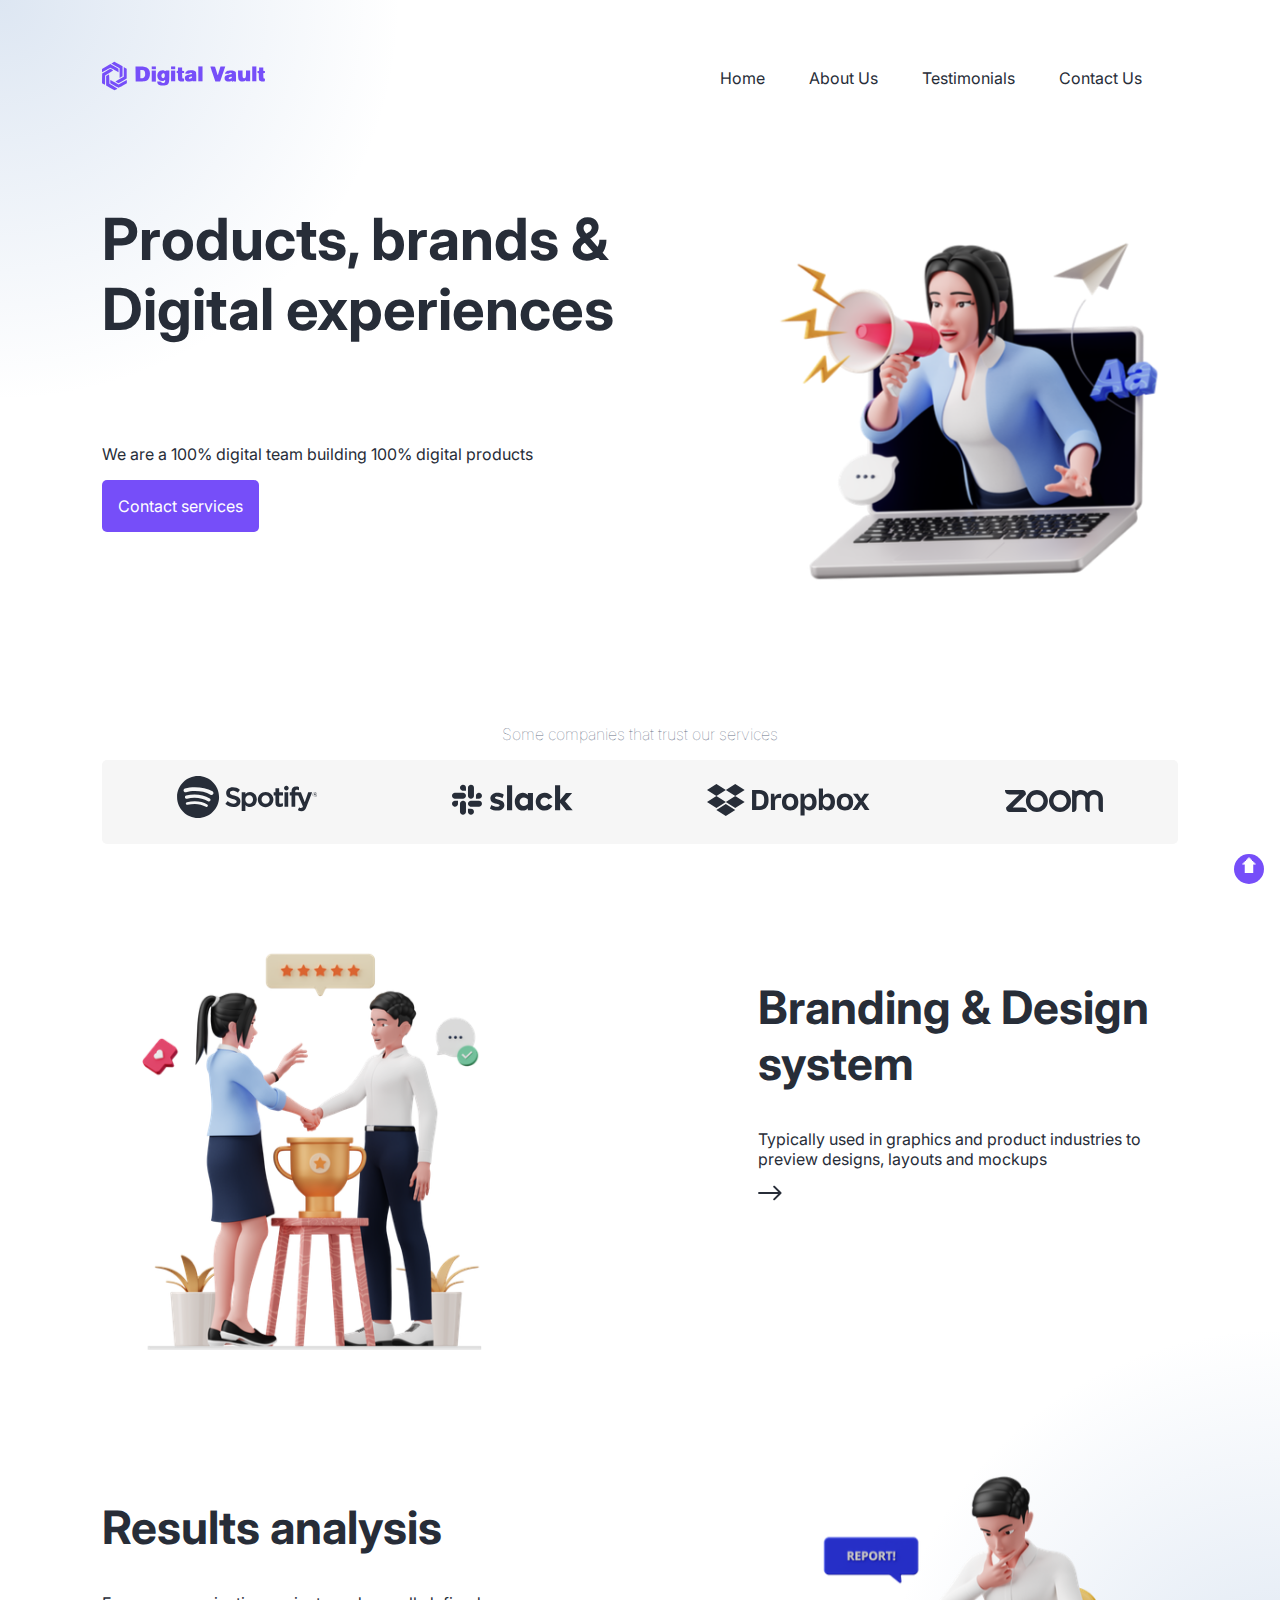
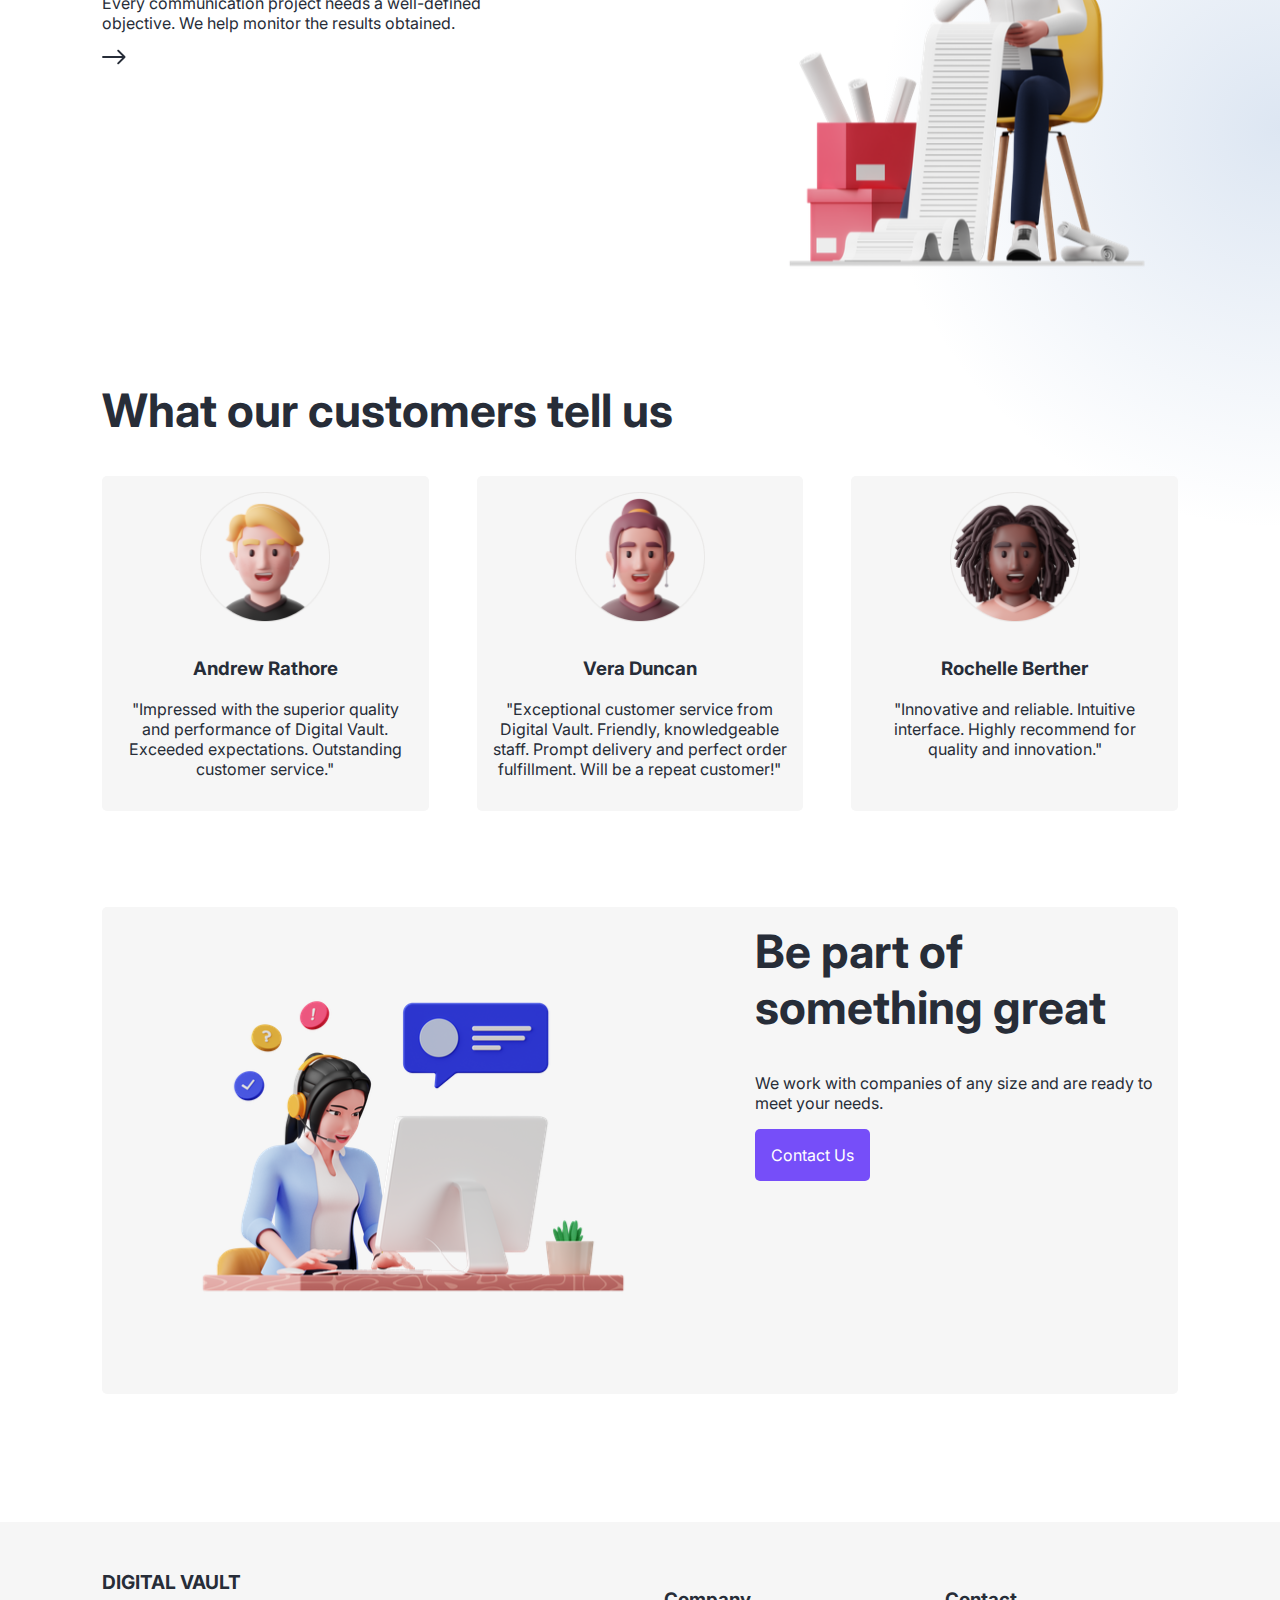
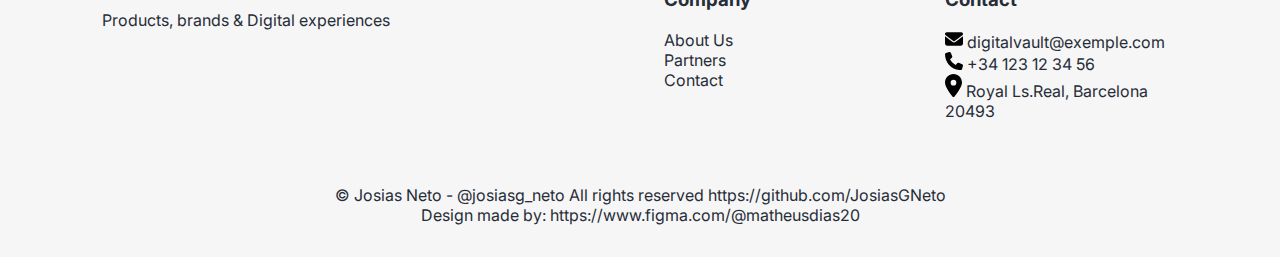
==== Website-Digital-Vault/index.html @ c0ae1660 "Digital Vault" ====
<!DOCTYPE html>
<html lang="en-us">
<head>
    <meta charset="UTF-8">
    <meta name="viewport" content="width=device-width, initial-scale=1.0">
    <link rel="shortcut icon" href="images/favicon.ico" type="image/x-icon">
    <link rel="stylesheet" href="https://cdnjs.cloudflare.com/ajax/libs/font-awesome/6.5.1/css/all.min.css" integrity="sha512-DTOQO9RWCH3ppGqcWaEA1BIZOC6xxalwEsw9c2QQeAIftl+Vegovlnee1c9QX4TctnWMn13TZye+giMm8e2LwA==" crossorigin="anonymous" referrerpolicy="no-referrer" />
    <link rel="stylesheet" href="style.css">
    
    <title>Digital Vault</title>
</head>
<body>

    <div class="back-top"><a href="index.html#home">🡅</a></div>
    
    <div class="content-wrapper-center" id="home">

        <header class="header">
            <a href="index.html"><img src="images/digital-vault-logo.svg" alt="Logotipo Ser Digital"></a>
            <nav>
                <input type="checkbox" class="menu-btn hide" id="menu-btn">
                <label for="menu-btn" class="menu-icon">
                    <span class="nav-icon"></span>
                </label>
                <ul class="header-menu">
                    <li><a href="index.html#home">Home</a></li>
                    <li><a href="index.html#about">About Us</a></li>
                    <li><a href="index.html#testimonials">Testimonials</a></li>
                    <li><a href="index.html#contact">Contact Us</a></li>
                </ul>
            </nav>
        </header>

        <!-- Hero Banner -->
        <section class="hero row">
            <div class="content sm-12 lg-7">
                <header>
                    <h1 class="hero_title">Products, brands &amp; Digital experiences</h1>
                    <p>We are a 100% digital team building 100% digital products</p>
                </header>
                <a href="contact.html" class="btn">Contact services</a>
            </div>
            <div class="image sm-12 lg-5">
                <img src="images/online-business-marketing.png" alt="" class="hero_image">
            </div>
        </section> 

        <!-- Brands -->
        <section class="brands">
            <h2>Some companies that trust our services</h2>
            <ul>
                <li><img src="images/spotify.svg" alt="Spotify Logo"></li>
                <li><img src="images/slack.svg" alt="Slack Logo"></li>
                <li><img src="images/dropbox.svg" alt="Dropbox Logo"></li>
                <li><img src="images/zoom.svg" alt="Zoom Logo"></li>
            </ul>
        </section>

        <!-- Branding Section -->
        <section class="branding row" id="about">
            <article class="sm-12 md-7-12 lg-8-12">
                <h2>Branding &amp; Design system</h2>
                <p>Typically used in graphics and product industries to preview designs, layouts and mockups</p>
                <a href="#"><span class="hide" aria-hidden="false">More</span><img src="images/Arrow.svg" alt="" aria-hidden="true"></a>
            </article>
            <div class="image sm-12 md-1-6 lg-1-5">
                <img src="images/business-deal.png" alt="">
            </div>
        </section>

        <!-- Results section -->
        <section class="results row">
            <article class="sm-12 md-6 lg-5">
                <h2>Results analysis</h2>
                <p>Every communication project needs a well-defined objective. We help monitor the results obtained.</p>
                <a href="#"><span class="hide" aria-hidden="false">More</span> <img src="images/Arrow.svg" alt="" aria-hidden="true"></a>
            </article>
            <div class="image sm-12 md-6 lg-8-12">
                <img src="images/businessman-checking-financial-report.png" alt="">
            </div>
        </section>

        <!-- Testimonials -->
        <section class="testimonials" id="testimonials">
            <h2 class="testimonials_title">What our customers tell us</h2>
            <div class="testimonials_wrapper row lg-4">
                <article class="comment sm-12 lg-4">
                    <div class="comment_card">
                        <img src="images/western-man-4975942-4159828-1-2x.png" alt="Client Andrew Rathore" class="comment_thumb">
                        <div class="comment_content">
                            <h3 class="comment_name">Andrew Rathore</h3>
                            <p>"Impressed with the superior quality and performance of Digital Vault. Exceeded expectations. Outstanding customer service."</p>
                        </div>
                    </div>
                </article>
                <article class="comment sm-12 lg-4">
                    <div class="comment_card">
                        <img src="images/western-man-4975942-4159828-2-2x.png" alt="Client Vera Duncan" class="comment_thumb">
                        <div class="comment_content">
                            <h3 class="comment_name">Vera Duncan</h3>
                            <p>"Exceptional customer service from Digital Vault. Friendly, knowledgeable staff. Prompt delivery and perfect order fulfillment. Will be a repeat customer!"</p>
                        </div>
                    </div>
                </article>
                <article class="comment sm-12 lg-4">
                    <div class="comment_card">
                        <img src="images/western-man-4975942-4159828-3-2x.png" alt="Client Rochelle Berther" class="comment_thumb">
                        <div class="comment_content">
                            <h3 class="comment_name">Rochelle Berther</h3>
                            <p>"Innovative and reliable. Intuitive interface. Highly recommend for quality and innovation."</p>
                        </div>
                    </div>
                </article>
            </div>
        </section>

        <article class="contact row" id="contact">
            <div class="contact_content sm-12 lg-8-12">
                <h2 class="contact_title">Be part of something great</h2>
                <p>We work with companies of any size and are ready to meet your needs.</p>
                <a href="" class="btn">Contact Us</a>
            </div>
            <div class="contact_image sm-12 lg-1-7">
                <img src="images/customer-support.png" alt="Woman providing customer service">
            </div>
        </article>
    </div>

    <!-- Footer -->
    <footer class="footer">
        <div class="content-wrapper-center row">
            <section class="sm-12 md-9 lg-6">
                <header>
                    <a href="index.html" class="logo">Digital Vault</a>
                    <p>Products, brands &amp; Digital experiences</p>
                </header>
                <ul class="icons">
                    <li><a href="#"><i class="fa-brands fa-square-instagram" area-hiden="true"></i><span class="hide">Instagram</span></a></li>
                    <li><a href="#"><i class="fa-brands fa-twitter" area-hiden="true"></i><span class="hide">Twitter</span></a></li>
                    <li><a href="#"><i class="fa-brands fa-linkedin" area-hiden="true"></i><span class="hide">Linkedin</span></a></li>
                    <li><a href="#"><i class="fa-brands fa-youtube" area-hiden="true"></i><span class="hide">Youtube</span></a></li>
                </ul>
            </section>
            <section class="sm-12 md-3 lg-3">
                <header>
                    <h3>Company</h3>
                </header>
                <ul>
                    <li><a href="#">About Us</a></li>
                    <li><a href="#">Partners</a></li>
                    <li><a href="#">Contact</a></li>
                </ul>
            </section>
            <section class="sm-12 lg-3">
                <header>
                    <h3>Contact</h3>
                </header>
                <ul>
                    <li><img src="images/mail.svg" width="18" alt=""> digitalvault@exemple.com</li>
                    <li><img src="images/phone.svg" width="18" alt=""> +34 123 12 34 56</li>
                    <li><img src="images/location.svg" width="17" alt=""> Royal Ls.Real, Barcelona 20493</li>
                </ul>
            </section>
            <section class="copyright sm-12">
                &copy; Josias Neto - @josiasg_neto <wbr>
                All rights reserved <wbr>
                https://github.com/JosiasGNeto <br>
                Design made by: <wbr>
                https://www.figma.com/@matheusdias20 
            </section>
        </div> 
    </footer>
</body> 
</html>
---- Website-Digital-Vault/style.css ----
@charset "UTF-8";

@import url('https://fonts.googleapis.com/css2?family=Inter:wght@300;400;700&display=swap');

:root{
    --color-dark: #272D38;
    --color-light: #FFFFFF;
    --color-gray: #F6F6F6;
    --primary-color: #764EF9;
    --secondary-color: #3F3F3F;

    --font-inter: 'Inter', sans-serif;
}

body{
    position: relative;
    font-family: var(--font-inter);
    color: var(--color-dark);
    text-align: center;
    margin: 0;

    background-image: 
    radial-gradient(circle at left top, rgb(142 173 213 / 0.3), transparent 400px),
    radial-gradient(circle at right center, rgb(142 173 213 / 0.3), transparent 400px);
}

.content-wrapper-center{
    padding: 3rem 1rem 2rem;
    max-width: 67.25rem;
    margin: auto;
}

.image{
    text-align: center;
}

.hero_title{
    margin-top: 0;
}

.header-menu{
    list-style-type: none;
    padding: 0;
    text-align: right;

    /* display: none; */
}

.header-menu li{
    padding: 0.25rem;
}

.header-menu a{
    display: block;
    padding: 1.75rem 0;
    border-radius: 5px;
    transition: background-color 200ms ease-in;
}

.header-menu a:hover,
.header-menu a:focus{
    background-color: var(--primary-color);
    color: var(--color-light);
}

a{
    color: inherit;
}

nav a{
    text-decoration: none;
}

h1{
    font-size: 2.5rem;
}

h2{
    font-size: 2rem;
}

.header{
    text-align: left;
}

.btn{
    display: inline-block;
    text-decoration: none;
    padding: 1em;
    background-color: var(--primary-color);
    border-radius: 5px;
    color: var(--color-light);
    transition: background-color 200ms ease-in;
}

.btn:hover,
.btn:focus{
    background-color: var(--secondary-color);
}

img{
    max-width: 100%;
}

.brands{
    text-align: center;
}

.brands h2{
    font-size: 1rem;
    font-weight: lighter;
    color: #667085;
}

.brands ul{
    display: flex;
    justify-content: space-around;
    gap: 1rem;
    list-style-type: none;
    background-color: var(--color-gray);
    border-radius: 5px;
    padding: 1em;
}

.hide{
    position: absolute;
    clip: rect(1px, 1px, 1px, 1px);
    padding: 0;
    border: 0;
    height: 1px;
    width: 1px;
    overflow: hidden;
}

.comment{
    background-color: var(--color-gray);
    border-radius: 5px;
    padding: 1rem;

    container: commentCard / inline-size;
}

.comment_thumb{
    width: 8.125rem;
    height: 8.125rem;
}

.contact{
    background-color: var(--color-gray);
    border-radius: 5px;
    padding: 1rem;
    margin-top: 4rem;
}

.contact_image{
    display: none;
}

.footer{
    background-color: var(--color-gray);
}

.footer ul{
    list-style-type: none;
    padding: 0;
}

.footer a{
    text-decoration: none;
}

.logo{
    text-decoration: none;
    text-transform: uppercase;
    font-weight: bold;
    font-size: 1.2rem;
}

.copyright{
    white-space: nowrap;
    text-align: center;
}

.hero,
.brands,
.branding,
.testimonials,
.contact{
    margin-top: 6rem;
    margin-bottom: 6rem;
}

.row{
    display: grid;
    grid-template-columns: repeat(12, 1fr);
    grid-auto-flow: dense;
    gap: 0.5rem;
}

.row .testimonials_wrapper{
    row-gap: 3rem;
}

.row .contact{
    padding-top: 4rem;
    padding-bottom: 4rem;
}

.contact_title{
    margin-top: 0;
}

.row > .sm-12{
    grid-column: 1 / -1;
}

.comment_card{
    display: flex;
    flex-direction: column;
    align-items: center;
    text-align: center;
    gap: 1rem;
}

.icons li{
    display: inline-block;
    font-size: 2rem;
}

.icons li:not(:first-of-type){
    margin-left: 1rem;
}

@container commentCard (min-width: 42.187em){
    .comment_card{
        flex-direction: row;
        text-align: left;
    }
}

@media screen and (min-width: 46.25em){
    body{
        text-align: left;
    }

    h1{
        font-size: 3.625rem;
    }
    
    h2{
        font-size: 2.875rem;
    }

    .header{
        align-items: center;
    }

    .menu-btn,
    .menu-icon{
        display: none;
    }

    .header-menu{
        /* display: block; */
        margin: 0;
    }

    .header-menu li{
        display: inline-block;
    }

    .header-menu a{
        padding: 1rem;
    }

    .contact_image{
        display: block;
        text-align: center;
    }

    .row{
        gap: 1rem;
    }

    .row > .md-3{
        grid-column: span 3;
    }

    .row > .md-4{
        grid-column: span 4;
    }

    .row > .md-6{
        grid-column: span 6;
    }

    .row > .md-9{
        grid-column: span 9;
    }

    .row > .md-1-6{
        grid-column: 1 / 7;
    }

    .row > .md-7-12{
        grid-column: 7 / 13;
    }

}

@media screen and (min-width: 80em){
    .hero_title{
        margin-bottom: 6.25rem;
    }

    .row{
        gap: 3rem;
    }

    .row > .lg-3{
        grid-column: span 3;
    }

    .row > .lg-4{
        grid-column: span 4;
    }

    .row > .lg-5{
        grid-column: span 5;
    }

    .row > .lg-1-5{
        grid-column: 1 / 6;
    }

    .row > .lg-6{
        grid-column: span 6;
    }

    .row > .lg-7{
        grid-column: span 7;
    }

    .row > .lg-1-7{
        grid-column: 1 / 8;
    }

    .row > .lg-8-12{
        grid-column: 8 / 13;
    }
}

/* Burguer menu */

.header{
    display: flex;
    justify-content: space-between;
}

.header-menu{
    position: absolute;
    overflow: hidden;
    background-color: white;
    left: 0;
    right: 0;
    top: 100px;
    max-height: 0;
    margin: 0;
    padding-right: 1rem;
    padding-left: 1rem;

    transition: max-height 0.3s;
}

.menu-btn:checked + .menu-icon .nav-icon{
    background-color: transparent;
}

.menu-btn:checked ~ .header-menu,
.header-menu:focus-within{
    max-height: 100vh;
}

@media screen and (min-width: 46.25em){
    .header-menu{
        position: static;
        max-height: initial;
        background-color: initial;
    }
}

.header nav{
    display: flex;
    flex-direction: column;
    align-items: flex-end;
}

.menu-icon{
    position: relative;
    cursor: pointer;
    user-select: none;
    height: 24px;
}

.nav-icon{
    position: relative;
    display: inline-block;
    background-color: #3F3F3F;
    height: 2px;
    width: 24px;
}

.nav-icon::after,
.nav-icon::before{
    content: "";
    display: inline-block;
    background-color: #3F3F3F;
    height: 2px;
    width: 24px;
    position: absolute;

    transition: transform 0.2s ease-in-out;
}

.nav-icon::after{
    transform: translateY(8px);
}

.nav-icon::before{
    transform: translateY(-8px);
}

.menu-btn:checked + .menu-icon .nav-icon::before{
    transform: rotate(-45deg);
}

.menu-btn:checked + .menu-icon .nav-icon::after{
    transform: rotate(45deg);
}

.back-top a{
    background-color: var(--primary-color);
    position: fixed;
    bottom: 0;
    right: 0;
    width: 30px;
    height: 30px;
    border-radius: 50%;
    margin: 1rem;
    text-align: center;
    text-decoration: none;
    font-size: 1.2rem;
    color: white;
    z-index: 1;
}
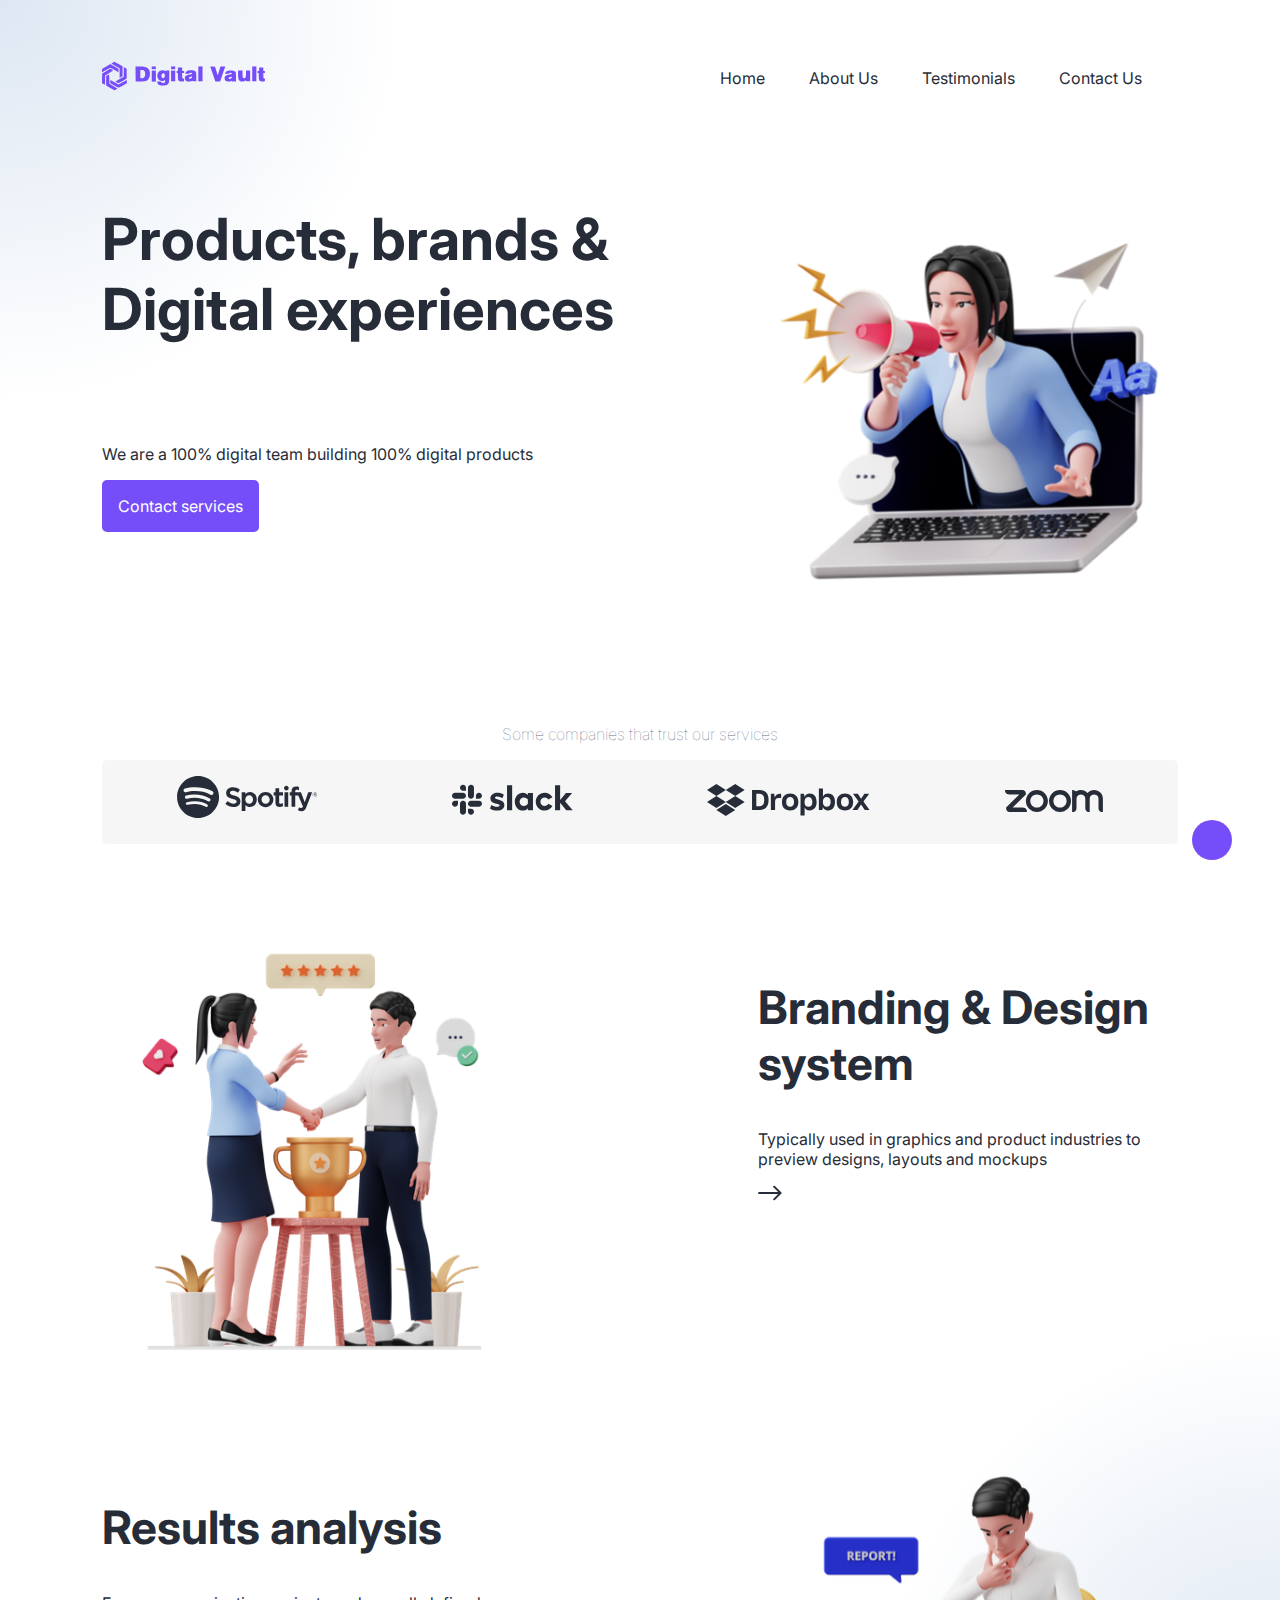
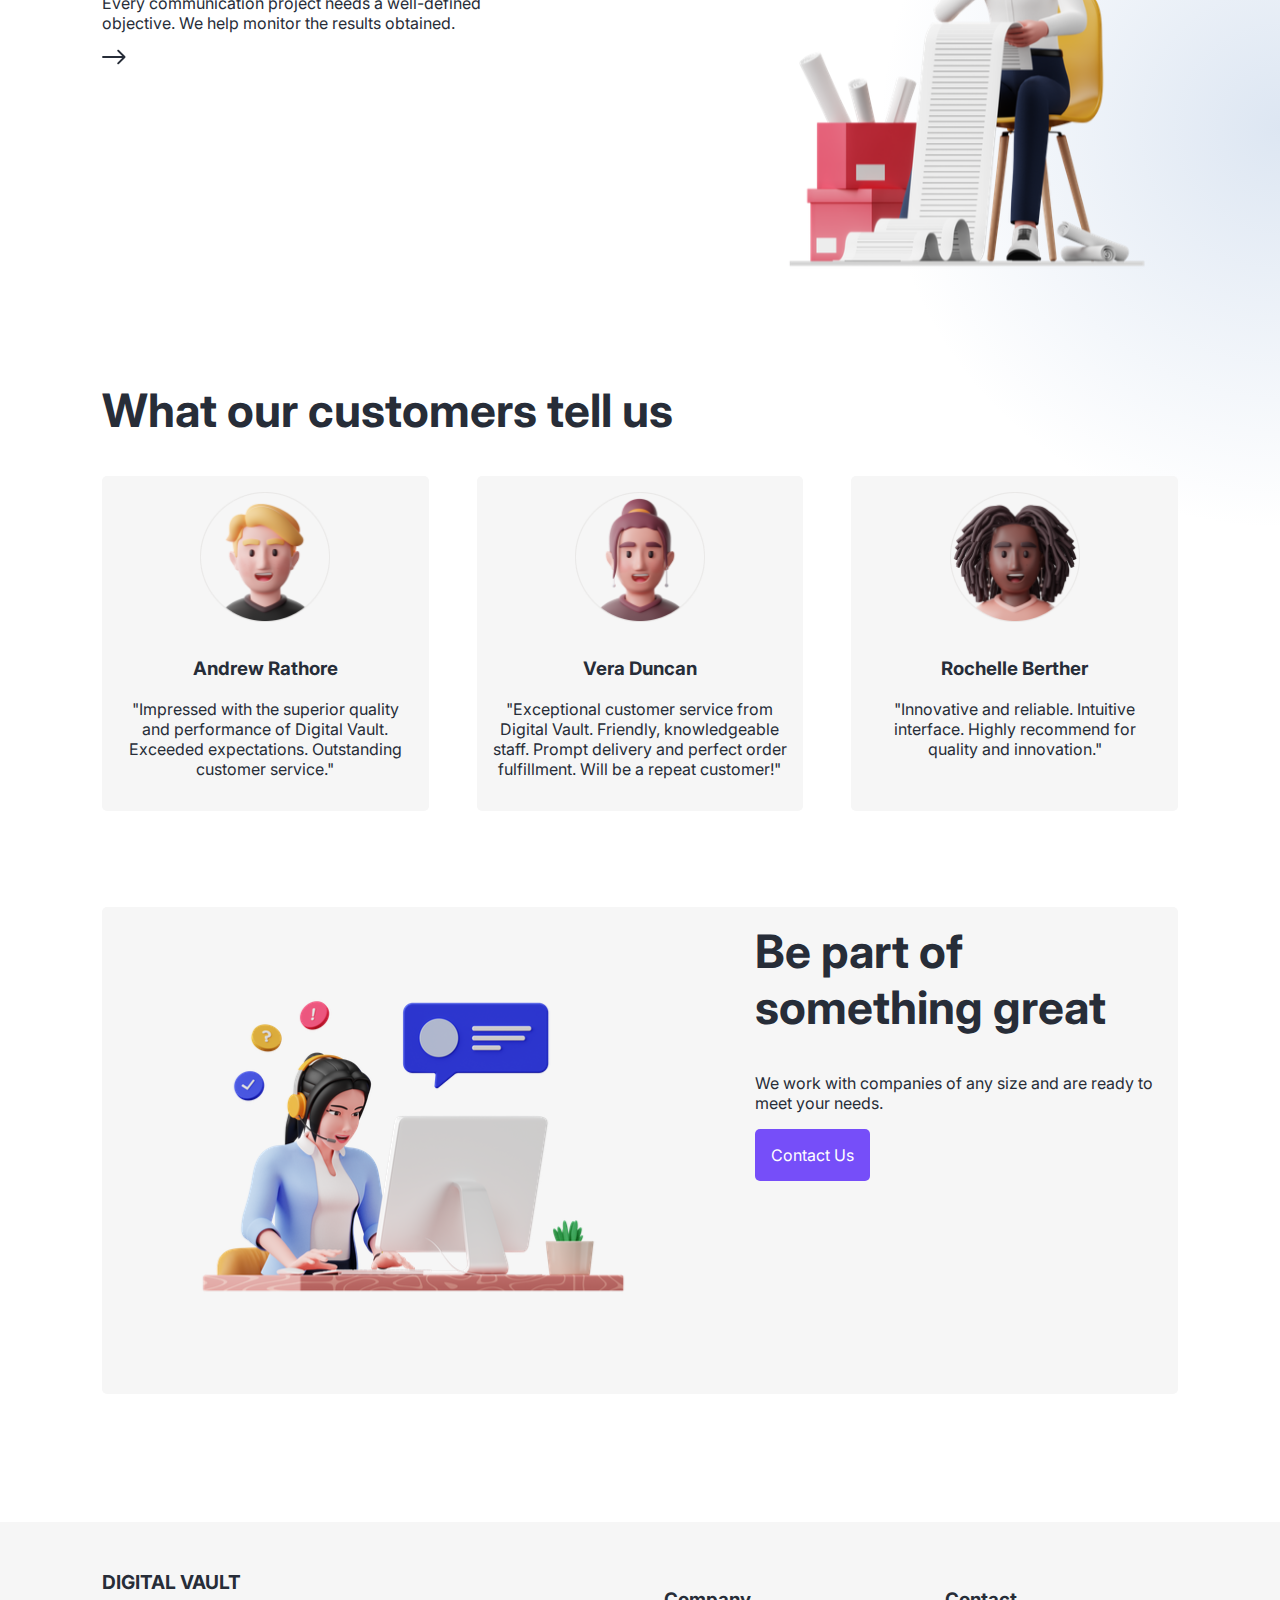
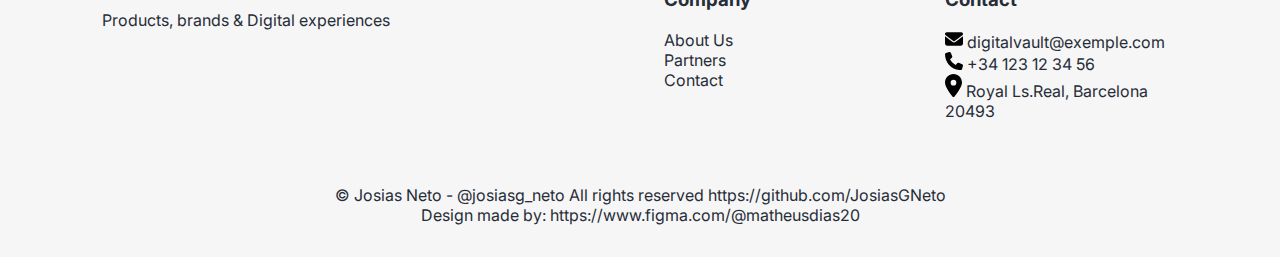
==== commit 3c259ad0: "Scroll to Top" ====
--- a/Website-Digital-Vault/index.html
+++ b/Website-Digital-Vault/index.html
@@ -11,7 +11,7 @@
 </head>
 <body>
 
-    <div class="back-top"><a href="index.html#home">🡅</a></div>
+    <a href="#" class="gotop-btn"><i class="fa-solid fa-sort-up"></i></a>
     
     <div class="content-wrapper-center" id="home">
 
--- a/Website-Digital-Vault/style.css
+++ b/Website-Digital-Vault/style.css
@@ -10,6 +10,10 @@
     --secondary-color: #3F3F3F;
 
     --font-inter: 'Inter', sans-serif;
+}
+
+html{
+    scroll-behavior: smooth;
 }
 
 body{
@@ -438,18 +442,18 @@
     transform: rotate(45deg);
 }
 
-.back-top a{
+.gotop-btn{
+    position: fixed;
+    width: 2.5rem;
+    height: 2.5rem;
+    bottom: 2.5rem;
+    right: 3rem;
     background-color: var(--primary-color);
-    position: fixed;
-    bottom: 0;
-    right: 0;
-    width: 30px;
-    height: 30px;
     border-radius: 50%;
-    margin: 1rem;
-    text-align: center;
+
     text-decoration: none;
-    font-size: 1.2rem;
-    color: white;
-    z-index: 1;
+    text-align: center;
+    line-height: 3.2rem;
+    color: var(--color-light);
+    font-size: 1.5rem;
 }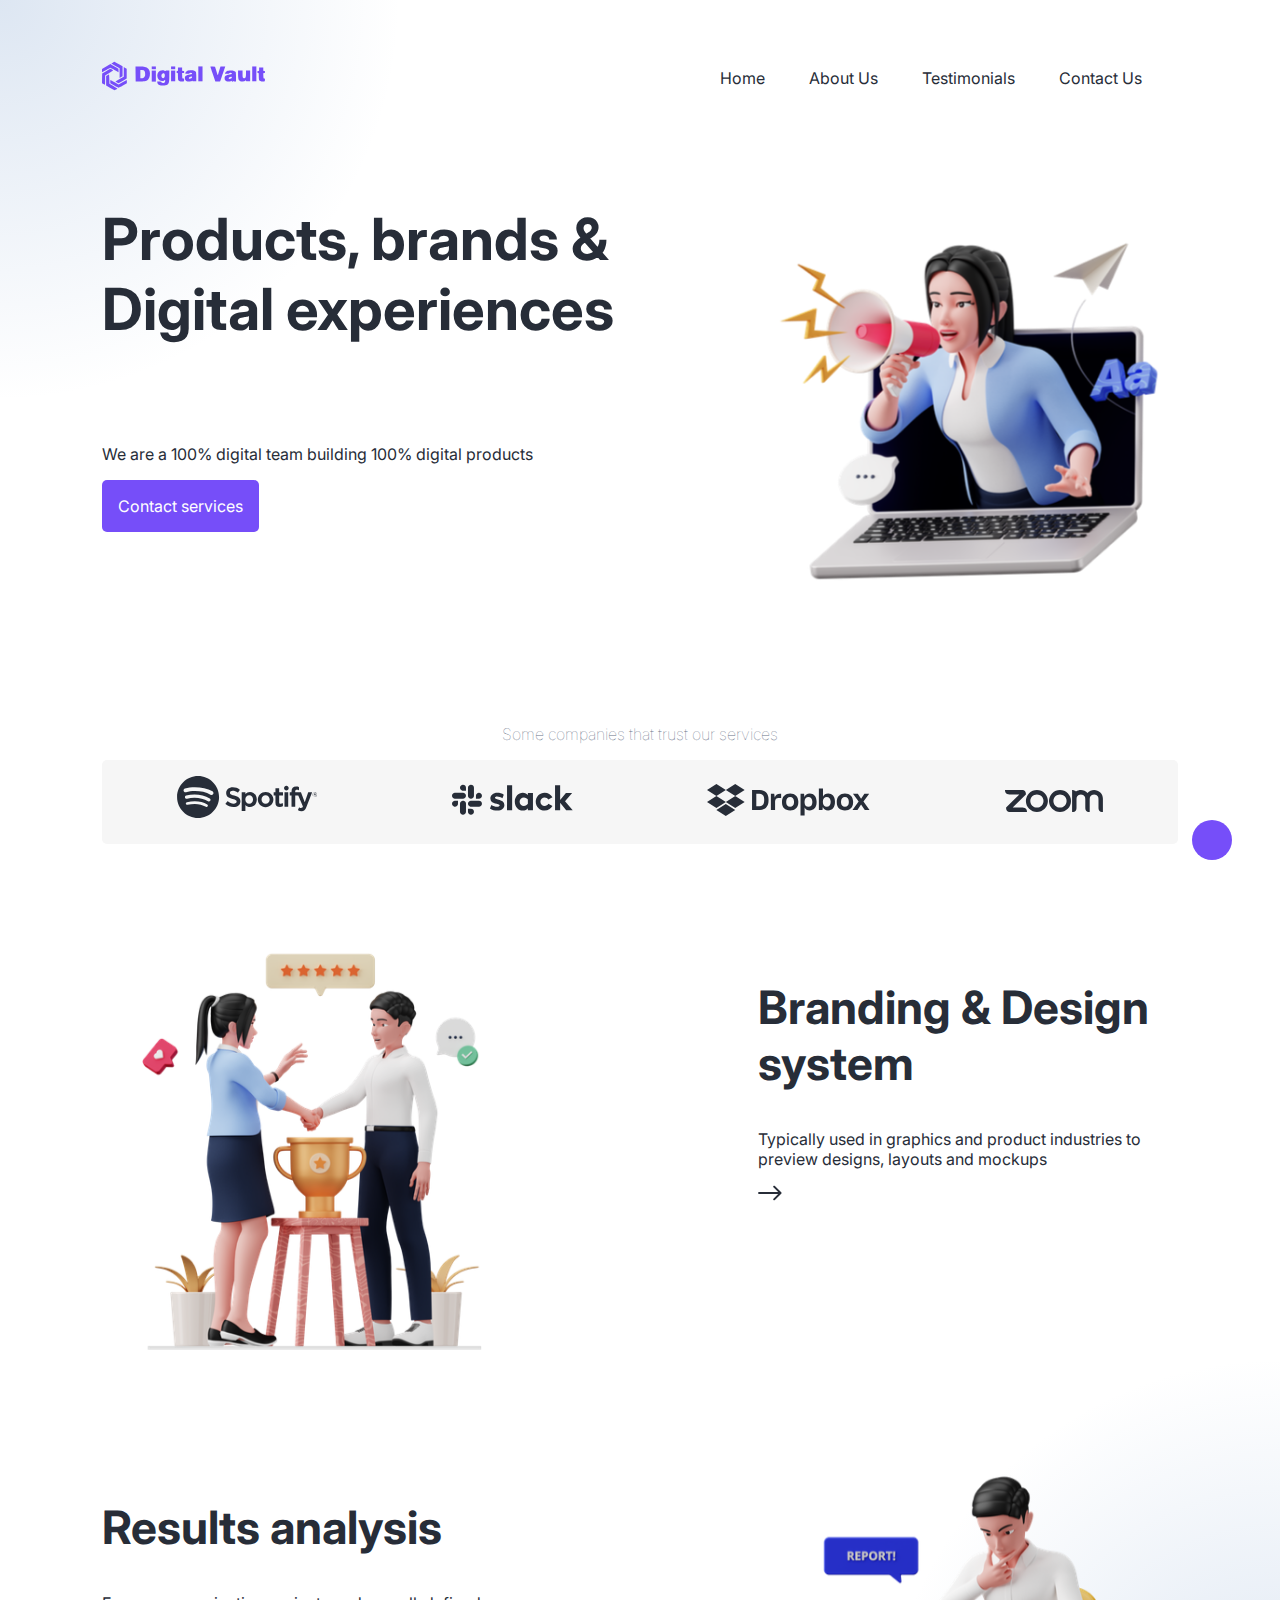
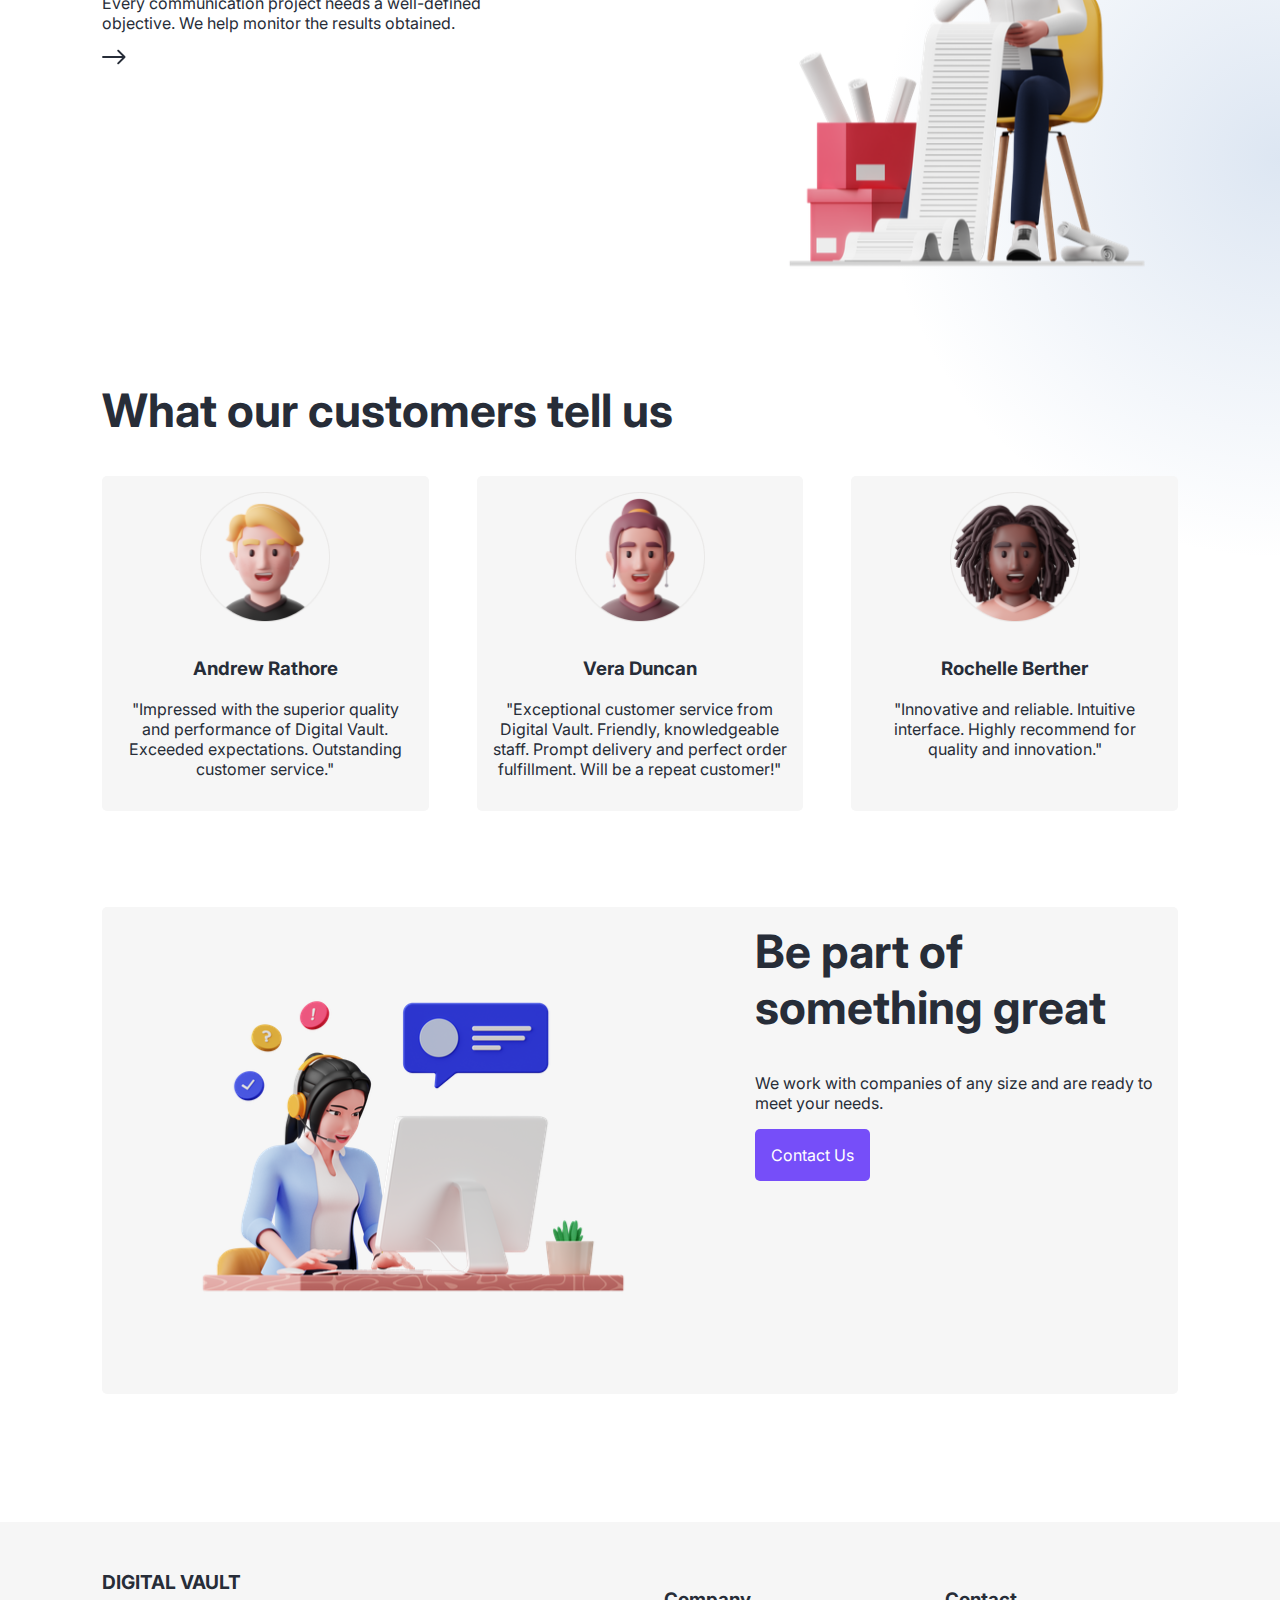
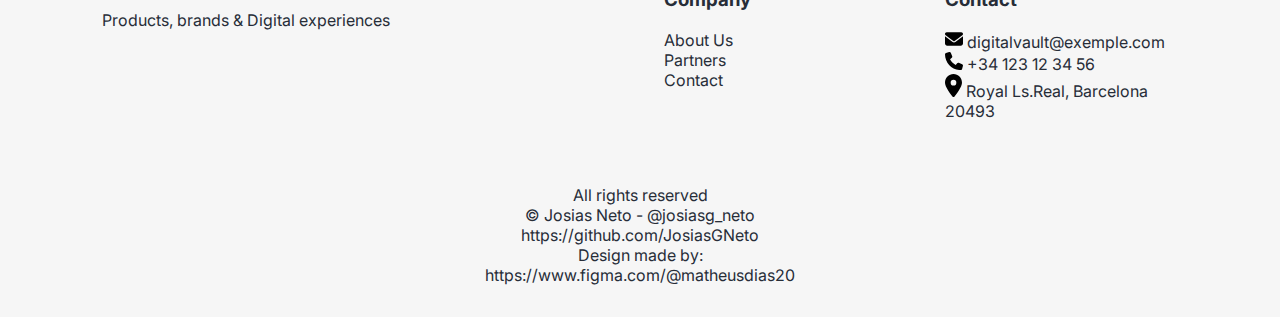
==== commit c3e24333: "footer row broker bgu fixed" ====
--- a/Website-Digital-Vault/index.html
+++ b/Website-Digital-Vault/index.html
@@ -162,10 +162,10 @@
                 </ul>
             </section>
             <section class="copyright sm-12">
-                &copy; Josias Neto - @josiasg_neto <wbr>
-                All rights reserved <wbr>
+                All rights reserved <br>
+                &copy; Josias Neto - @josiasg_neto <br>
                 https://github.com/JosiasGNeto <br>
-                Design made by: <wbr>
+                Design made by: <br>
                 https://www.figma.com/@matheusdias20 
             </section>
         </div> 
--- a/Website-Digital-Vault/style.css
+++ b/Website-Digital-Vault/style.css
@@ -26,6 +26,8 @@
     background-image: 
     radial-gradient(circle at left top, rgb(142 173 213 / 0.3), transparent 400px),
     radial-gradient(circle at right center, rgb(142 173 213 / 0.3), transparent 400px);
+
+    overflow-x: hidden;
 }
 
 .content-wrapper-center{
@@ -456,4 +458,6 @@
     line-height: 3.2rem;
     color: var(--color-light);
     font-size: 1.5rem;
+
+    z-index: 1;
 }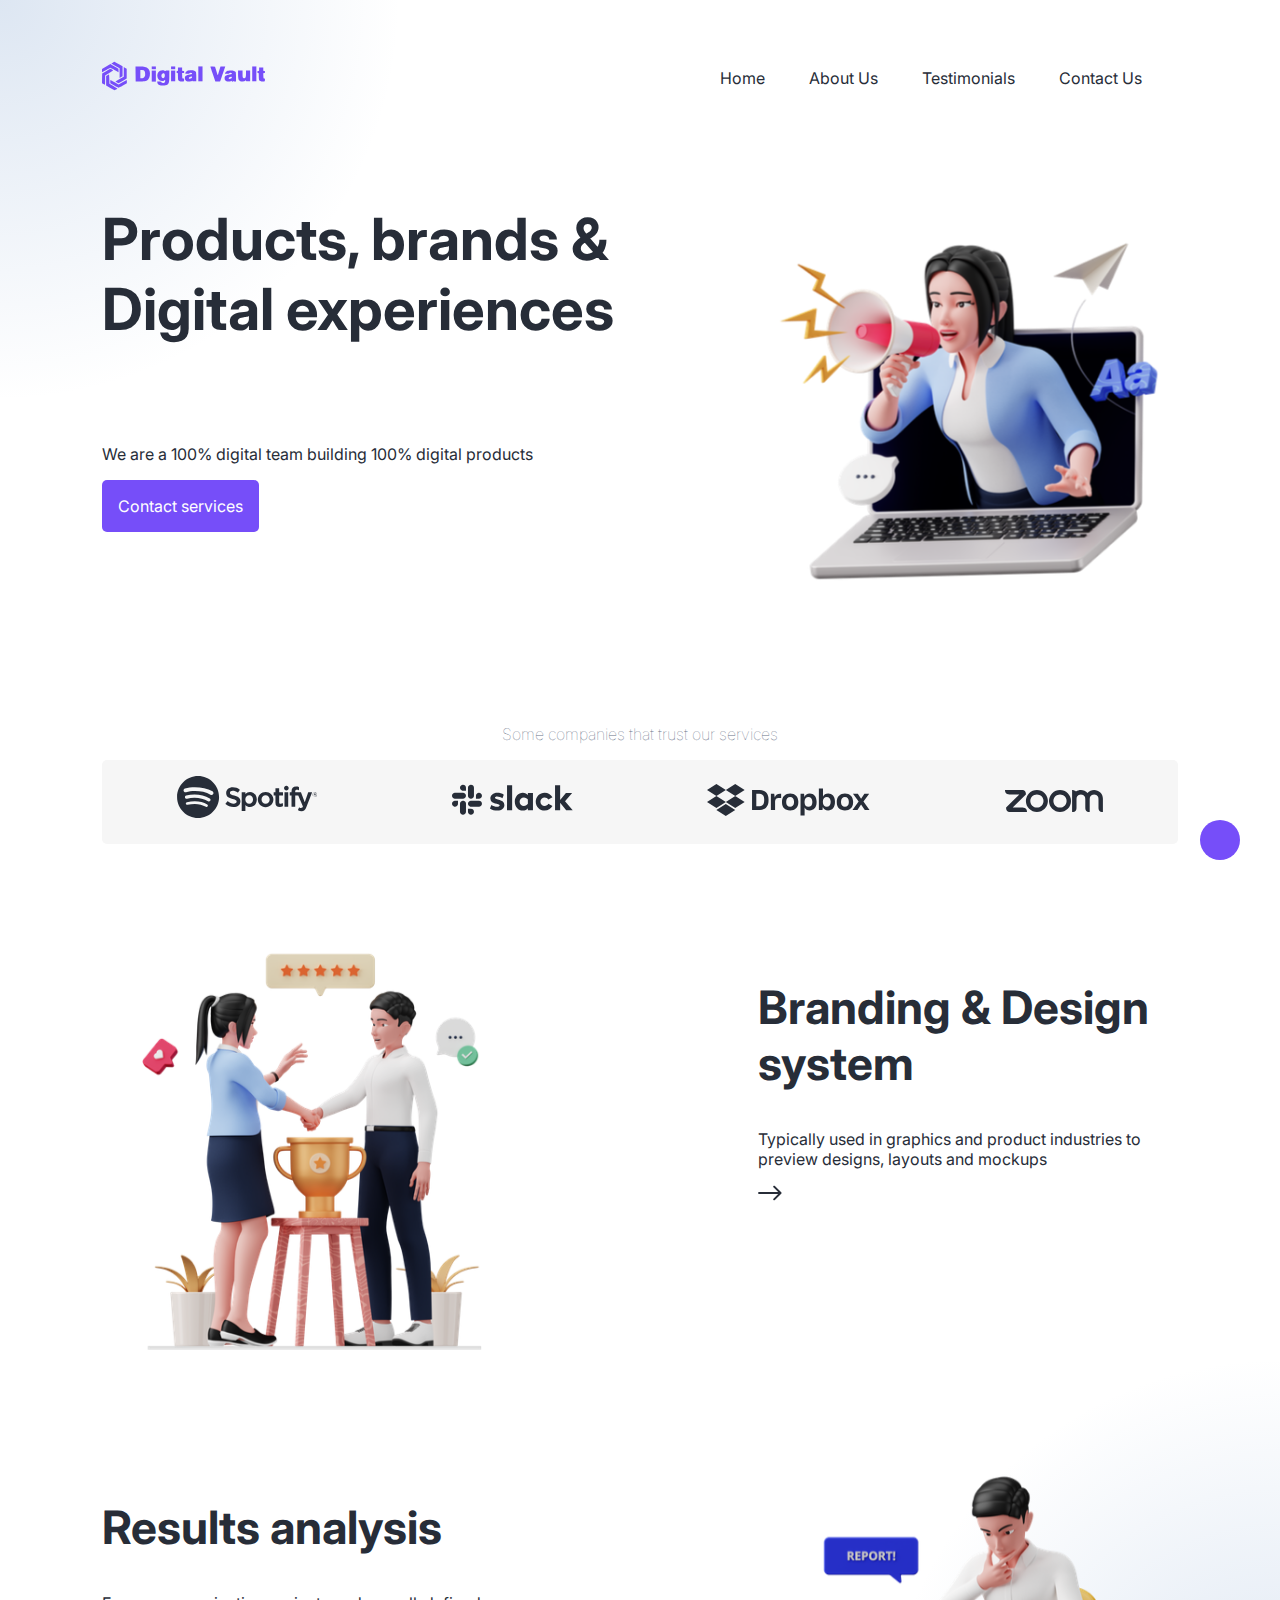
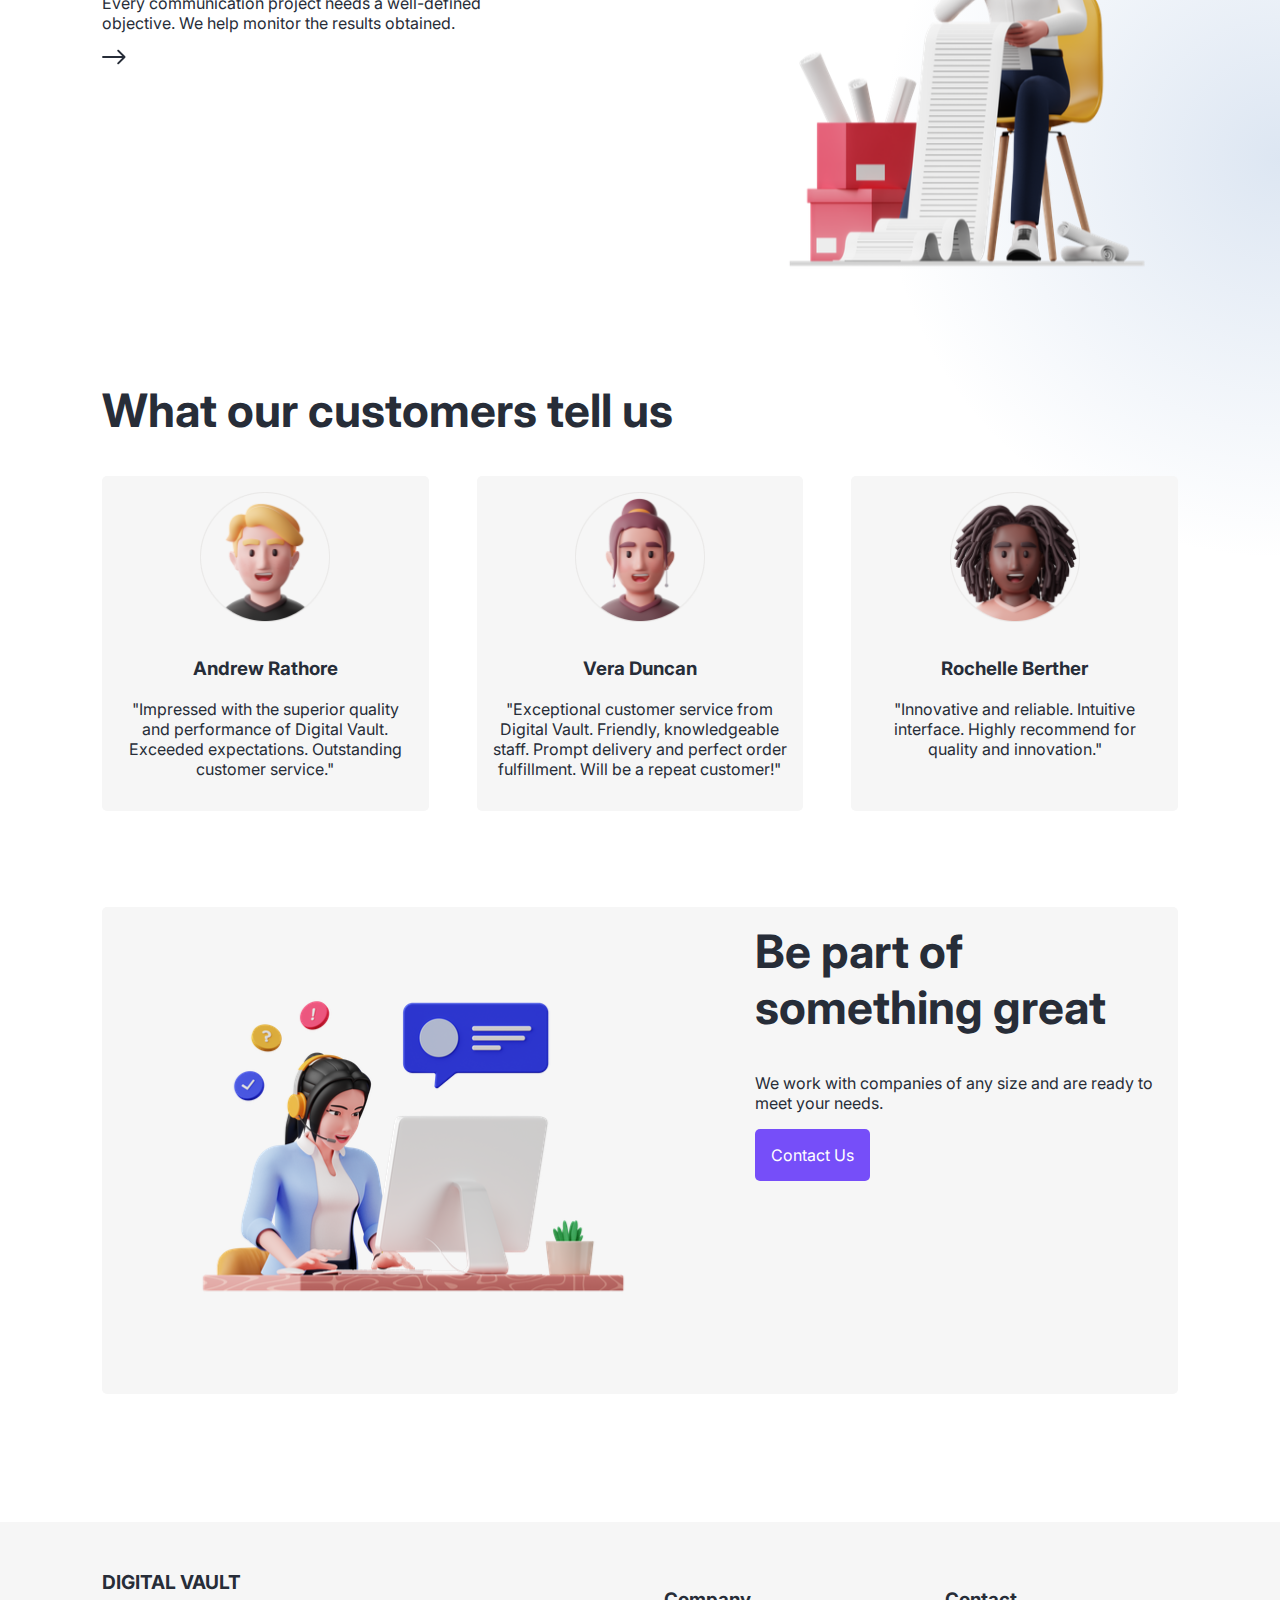
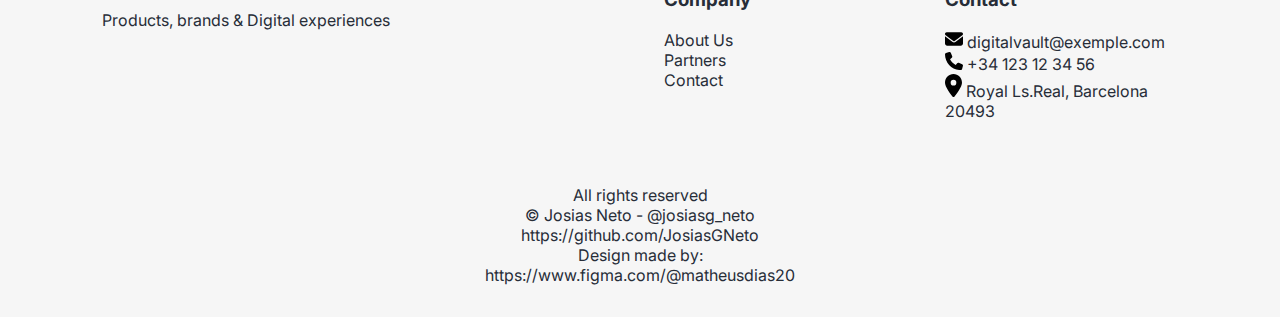
==== commit 68a368f8: "Project update" ====
--- a/Website-Digital-Vault/index.html
+++ b/Website-Digital-Vault/index.html
@@ -5,7 +5,8 @@
     <meta name="viewport" content="width=device-width, initial-scale=1.0">
     <link rel="shortcut icon" href="images/favicon.ico" type="image/x-icon">
     <link rel="stylesheet" href="https://cdnjs.cloudflare.com/ajax/libs/font-awesome/6.5.1/css/all.min.css" integrity="sha512-DTOQO9RWCH3ppGqcWaEA1BIZOC6xxalwEsw9c2QQeAIftl+Vegovlnee1c9QX4TctnWMn13TZye+giMm8e2LwA==" crossorigin="anonymous" referrerpolicy="no-referrer" />
-    <link rel="stylesheet" href="style.css">
+    <link rel="stylesheet" href="styles/style.css">
+    <link rel="stylesheet" href="styles/media.css">
     
     <title>Digital Vault</title>
 </head>
--- a/Website-Digital-Vault/styles/style.css
+++ b/Website-Digital-Vault/styles/style.css
@@ -0,0 +1,334 @@
+@charset "UTF-8";
+
+@import url('https://fonts.googleapis.com/css2?family=Inter:wght@300;400;700&display=swap');
+
+:root{
+    --color-dark: #272D38;
+    --color-light: #FFFFFF;
+    --color-gray: #F6F6F6;
+    --primary-color: #764EF9;
+    --secondary-color: #3F3F3F;
+
+    --font-inter: 'Inter', sans-serif;
+}
+
+html{
+    scroll-behavior: smooth;
+}
+
+body{
+    position: relative;
+    font-family: var(--font-inter);
+    color: var(--color-dark);
+    text-align: center;
+    margin: 0;
+
+    background-image: 
+    radial-gradient(circle at left top, rgb(142 173 213 / 0.3), transparent 400px),
+    radial-gradient(circle at right center, rgb(142 173 213 / 0.3), transparent 400px);
+
+    overflow-x: hidden;
+}
+
+.content-wrapper-center{
+    padding: 3rem 1rem 2rem;
+    max-width: 67.25rem;
+    margin: auto;
+}
+
+.image{
+    text-align: center;
+}
+
+.hero_title{
+    margin-top: 0;
+}
+
+.header-menu{
+    list-style-type: none;
+    padding: 0;
+    text-align: right;
+}
+
+.header-menu li{
+    padding: 0.25rem;
+}
+
+.header-menu a{
+    display: block;
+    padding: 1.75rem;
+    border-radius: 5px;
+    transition: background-color 200ms ease-in;
+}
+
+.header-menu a:hover,
+.header-menu a:focus{
+    background-color: var(--primary-color);
+    color: var(--color-light);
+}
+
+a{
+    color: inherit;
+}
+
+nav a{
+    text-decoration: none;
+}
+
+h1{
+    font-size: 2.5rem;
+}
+
+h2{
+    font-size: 2rem;
+}
+
+.header{
+    text-align: left;
+}
+
+.btn{
+    display: inline-block;
+    text-decoration: none;
+    padding: 1em;
+    background-color: var(--primary-color);
+    border-radius: 5px;
+    color: var(--color-light);
+    transition: background-color 200ms ease-in;
+}
+
+.btn:hover,
+.btn:focus{
+    background-color: var(--secondary-color);
+}
+
+img{
+    max-width: 100%;
+}
+
+.brands{
+    text-align: center;
+}
+
+.brands h2{
+    font-size: 1rem;
+    font-weight: lighter;
+    color: #667085;
+}
+
+.brands ul{
+    display: flex;
+    justify-content: space-around;
+    gap: 1rem;
+    list-style-type: none;
+    background-color: var(--color-gray);
+    border-radius: 5px;
+    padding: 1em;
+}
+
+.hide{
+    position: absolute;
+    clip: rect(1px, 1px, 1px, 1px);
+    padding: 0;
+    border: 0;
+    height: 1px;
+    width: 1px;
+    overflow: hidden;
+}
+
+.comment{
+    background-color: var(--color-gray);
+    border-radius: 5px;
+    padding: 1rem;
+
+    container: commentCard / inline-size;
+}
+
+.comment_thumb{
+    width: 8.125rem;
+    height: 8.125rem;
+}
+
+.contact{
+    background-color: var(--color-gray);
+    border-radius: 5px;
+    padding: 1rem;
+    margin-top: 4rem;
+}
+
+.contact_image{
+    display: none;
+}
+
+.footer{
+    background-color: var(--color-gray);
+}
+
+.footer ul{
+    list-style-type: none;
+    padding: 0;
+}
+
+.footer a{
+    text-decoration: none;
+}
+
+.logo{
+    text-decoration: none;
+    text-transform: uppercase;
+    font-weight: bold;
+    font-size: 1.2rem;
+}
+
+.copyright{
+    white-space: nowrap;
+    text-align: center;
+}
+
+.hero,
+.brands,
+.branding,
+.testimonials,
+.contact{
+    margin-top: 6rem;
+    margin-bottom: 6rem;
+}
+
+.row{
+    display: grid;
+    grid-template-columns: repeat(12, 1fr);
+    grid-auto-flow: dense;
+    gap: 0.5rem;
+}
+
+.row .testimonials_wrapper{
+    row-gap: 3rem;
+}
+
+.row .contact{
+    padding-top: 4rem;
+    padding-bottom: 4rem;
+}
+
+.contact_title{
+    margin-top: 0;
+}
+
+.row > .sm-12{
+    grid-column: 1 / -1;
+}
+
+.comment_card{
+    display: flex;
+    flex-direction: column;
+    align-items: center;
+    text-align: center;
+    gap: 1rem;
+}
+
+.icons li{
+    display: inline-block;
+    font-size: 2rem;
+}
+
+.icons li:not(:first-of-type){
+    margin-left: 1rem;
+}
+
+/* Burguer menu */
+
+.header{
+    display: flex;
+    justify-content: space-between;
+}
+
+.header-menu{
+    position: absolute;
+    overflow: hidden;
+    background-color: white;
+    left: 0;
+    right: 0;
+    top: 100px;
+    max-height: 0;
+    margin: 0;
+    padding-right: 1rem;
+    padding-left: 1rem;
+
+    transition: max-height 0.3s;
+}
+
+.menu-btn:checked + .menu-icon .nav-icon{
+    background-color: transparent;
+}
+
+.menu-btn:checked ~ .header-menu,
+.header-menu:focus-within{
+    max-height: 100vh;
+}
+
+.header nav{
+    display: flex;
+    flex-direction: column;
+    align-items: flex-end;
+}
+
+.menu-icon{
+    position: relative;
+    cursor: pointer;
+    user-select: none;
+    height: 24px;
+}
+
+.nav-icon{
+    position: relative;
+    display: inline-block;
+    background-color: #3F3F3F;
+    height: 2px;
+    width: 24px;
+}
+
+.nav-icon::after,
+.nav-icon::before{
+    content: "";
+    display: inline-block;
+    background-color: #3F3F3F;
+    height: 2px;
+    width: 24px;
+    position: absolute;
+
+    transition: transform 0.2s ease-in-out;
+}
+
+.nav-icon::after{
+    transform: translateY(8px);
+}
+
+.nav-icon::before{
+    transform: translateY(-8px);
+}
+
+.menu-btn:checked + .menu-icon .nav-icon::before{
+    transform: rotate(-45deg);
+}
+
+.menu-btn:checked + .menu-icon .nav-icon::after{
+    transform: rotate(45deg);
+}
+
+.gotop-btn{
+    position: fixed;
+    width: 2.5rem;
+    height: 2.5rem;
+    bottom: 2.5rem;
+    right: 2.5rem;
+    background-color: var(--primary-color);
+    border-radius: 50%;
+
+    text-decoration: none;
+    text-align: center;
+    line-height: 3.2rem;
+    color: var(--color-light);
+    font-size: 1.5rem;
+
+    z-index: 1;
+}--- a/Website-Digital-Vault/styles/media.css
+++ b/Website-Digital-Vault/styles/media.css
@@ -0,0 +1,120 @@
+@container commentCard (min-width: 42.187em){
+    .comment_card{
+        flex-direction: row;
+        text-align: left;
+    }
+}
+
+@media screen and (min-width: 46.25em){
+    body{
+        text-align: left;
+    }
+
+    h1{
+        font-size: 3.625rem;
+    }
+    
+    h2{
+        font-size: 2.875rem;
+    }
+
+    .header{
+        align-items: center;
+    }
+
+    .menu-btn,
+    .menu-icon{
+        display: none;
+    }
+
+    .header-menu{
+        position: static;
+        max-height: initial;
+        background-color: initial;
+        margin: 0;
+    }
+
+    .header-menu li{
+        display: inline-block;
+    }
+
+    .header-menu a{
+        padding: 1rem;
+    }
+
+    .contact_image{
+        display: block;
+        text-align: center;
+    }
+
+    .row{
+        gap: 1rem;
+    }
+
+    .row > .md-3{
+        grid-column: span 3;
+    }
+
+    .row > .md-4{
+        grid-column: span 4;
+    }
+
+    .row > .md-6{
+        grid-column: span 6;
+    }
+
+    .row > .md-9{
+        grid-column: span 9;
+    }
+
+    .row > .md-1-6{
+        grid-column: 1 / 7;
+    }
+
+    .row > .md-7-12{
+        grid-column: 7 / 13;
+    }
+
+}
+
+@media screen and (min-width: 80em){
+    .hero_title{
+        margin-bottom: 6.25rem;
+    }
+
+    .row{
+        gap: 3rem;
+    }
+
+    .row > .lg-3{
+        grid-column: span 3;
+    }
+
+    .row > .lg-4{
+        grid-column: span 4;
+    }
+
+    .row > .lg-5{
+        grid-column: span 5;
+    }
+
+    .row > .lg-1-5{
+        grid-column: 1 / 6;
+    }
+
+    .row > .lg-6{
+        grid-column: span 6;
+    }
+
+    .row > .lg-7{
+        grid-column: span 7;
+    }
+
+    .row > .lg-1-7{
+        grid-column: 1 / 8;
+    }
+
+    .row > .lg-8-12{
+        grid-column: 8 / 13;
+    }
+}